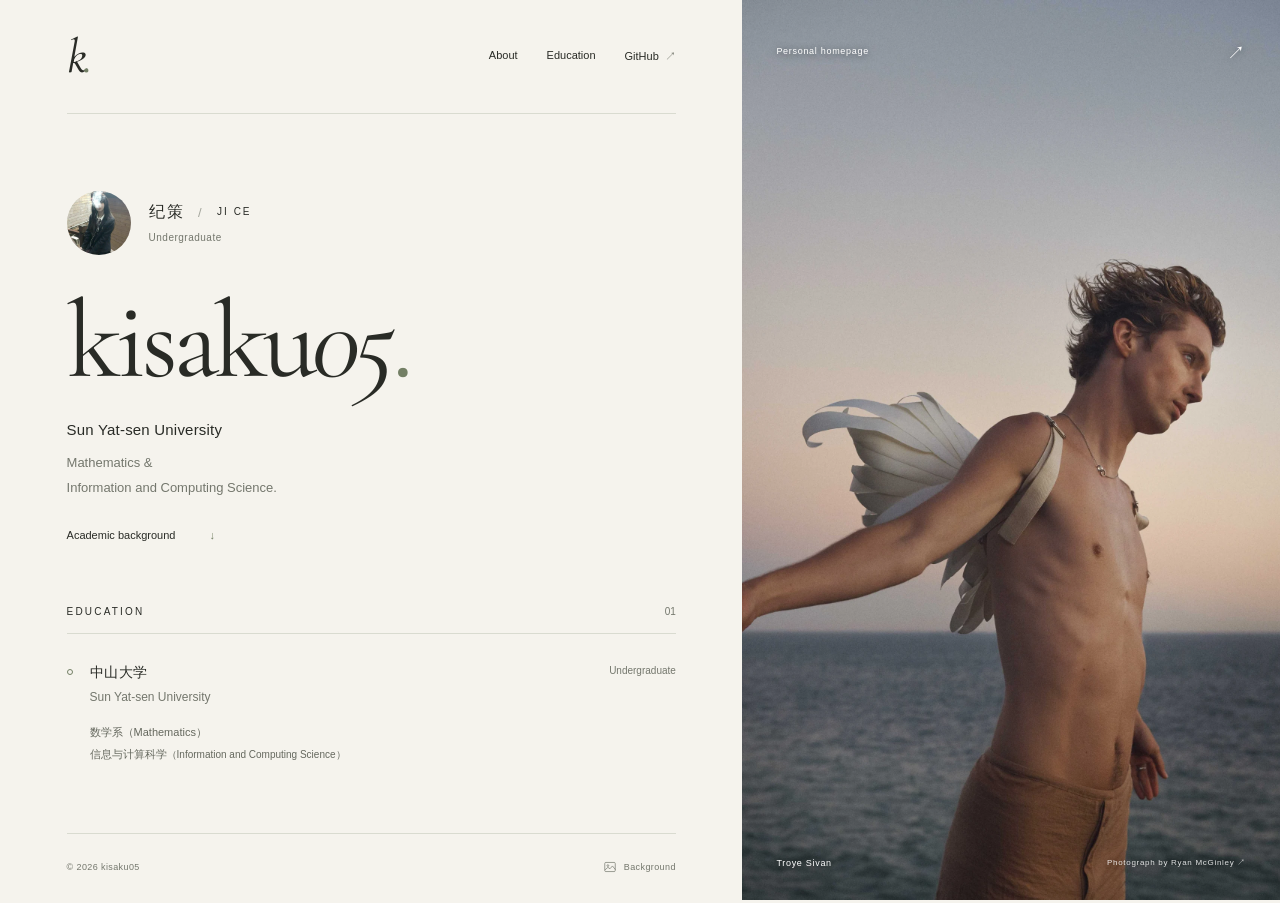
==== index.html @ 29102015 "Build kisaku05 personal academic homepage" ====
<!doctype html>
<html lang="zh-CN">
<head>
  <meta charset="utf-8">
  <meta name="viewport" content="width=device-width, initial-scale=1">
  <meta name="theme-color" content="#f5f3ed">
  <meta name="description" content="kisaku05 · 纪策 · Sun Yat-sen University · Mathematics, Information and Computing Science.">
  <meta property="og:title" content="kisaku05 — Personal homepage">
  <meta property="og:description" content="纪策 · Sun Yat-sen University · Information and Computing Science">
  <meta property="og:type" content="profile">
  <title>kisaku05 — Personal homepage</title>
  <link rel="icon" href="assets/favicon.svg" type="image/svg+xml">
  <link rel="stylesheet" href="style.css">
  <script src="site-config.js" defer></script>
  <script src="script.js" defer></script>
</head>
<body>
  <a class="skip-link" href="#about">Skip to content</a>
  <div class="page">
    <div class="paper">
      <header class="header">
        <a class="monogram" href="#about" aria-label="kisaku05 首页">k<span>.</span></a>
        <nav aria-label="Main navigation">
          <a href="#about">About</a>
          <a href="#education">Education</a>
          <a href="https://github.com/kinosaku" target="_blank" rel="noopener noreferrer">GitHub <span aria-hidden="true">↗</span></a>
        </nav>
      </header>

      <main>
        <section class="intro" id="about" aria-labelledby="name">
          <div class="identity">
            <img class="avatar" src="assets/avatar.png" width="64" height="64" alt="纪策的 GitHub 头像">
            <div>
              <p class="chinese-name">纪策 <span class="name-divider" aria-hidden="true">/</span> <span class="roman-name">JI CE</span></p>
              <p class="identity-note">Undergraduate</p>
            </div>
          </div>
          <h1 id="name">kisaku<span>05</span><span class="full-stop">.</span></h1>
          <p class="intro-university">Sun Yat-sen University</p>
          <p class="intro-field">Mathematics &amp;<br>Information and Computing Science.</p>
          <a class="text-link education-link" href="#education">Academic background <span aria-hidden="true">↓</span></a>
        </section>

        <section class="education" id="education" aria-labelledby="education-title">
          <div class="section-label"><h2 id="education-title">Education</h2><span aria-hidden="true">01</span></div>
          <div class="education-entry">
            <span class="entry-mark" aria-hidden="true"></span>
            <div class="education-copy">
              <h3>中山大学 <span>Sun Yat-sen University</span></h3>
              <p>数学系（Mathematics）</p>
              <p class="major">信息与计算科学<span lang="en">（Information and Computing Science）</span></p>
            </div>
            <span class="degree">Undergraduate</span>
          </div>
        </section>
      </main>

      <footer class="footer">
        <span>© <span id="year">2026</span> kisaku05</span>
        <button class="appearance-toggle" id="appearance-toggle" type="button" aria-haspopup="dialog">
          <svg viewBox="0 0 20 20" width="14" height="14" fill="none" aria-hidden="true"><rect x="2.5" y="3.5" width="15" height="13" rx="1.5" stroke="currentColor"/><circle cx="7" cy="8" r="1.25" stroke="currentColor"/><path d="m3 14 4-3.5 3 2 3.5-4 4 5" stroke="currentColor" stroke-linecap="round" stroke-linejoin="round"/></svg>
          Background
        </button>
      </footer>
    </div>

    <aside class="photograph" aria-label="Troye Sivan 海边背景照片">
      <img id="background-photo" class="background-photo" src="assets/troye-coast.webp" width="1600" height="2400" alt="Troye Sivan standing by the sea at dusk, photographed by Ryan McGinley" fetchpriority="high">
      <div class="photo-topline"><span>Personal homepage</span><span aria-hidden="true">↗</span></div>
      <div class="photo-bottomline" id="photo-credit">
        <span>Troye Sivan</span>
        <a href="https://ryanmcginley.com/magazines" target="_blank" rel="noopener noreferrer">Photograph by Ryan McGinley <span aria-hidden="true">↗</span></a>
      </div>
    </aside>
  </div>

  <dialog id="appearance-dialog" aria-labelledby="appearance-title">
    <div class="dialog-heading"><span class="dialog-eyebrow">Make it yours</span><button type="button" id="close-appearance" class="close-button" aria-label="关闭背景设置">×</button></div>
    <h2 id="appearance-title">换一片风景。</h2>
    <p class="dialog-intro">选择你喜欢的照片，调整它在页面中的位置。</p>
    <label class="upload-area" for="background-file">
      <svg width="24" height="24" viewBox="0 0 24 24" fill="none" aria-hidden="true"><path d="M12 16V4m0 0L7 9m5-5 5 5M4 15v5h16v-5" stroke="currentColor" stroke-width="1.2" stroke-linecap="round" stroke-linejoin="round"/></svg>
      <span>选择背景照片</span>
      <small>JPG、PNG 或 WebP · 最大 20 MB</small>
    </label>
    <input id="background-file" class="file-input" type="file" accept="image/jpeg,image/png,image/webp">
    <div class="range-row"><label for="photo-position">画面位置</label><output id="position-value" for="photo-position">50%</output></div>
    <input id="photo-position" type="range" min="0" max="100" step="1" value="50">
    <p class="settings-note">修改会保留在当前浏览器。下载设置并替换 GitHub 中的 <code>site-config.js</code>，即可同步到公开主页。</p>
    <div class="dialog-actions"><button type="button" id="reset-background" class="secondary-button">恢复默认</button><button type="button" id="export-settings" class="primary-button">下载设置 <span aria-hidden="true">↗</span></button></div>
    <p class="status" id="appearance-status" role="status" aria-live="polite"></p>
  </dialog>
</body>
</html>
---- style.css ----
@font-face{font-family:Editorial;src:url('assets/cormorant-regular.woff') format('woff');font-style:normal;font-weight:400;font-display:swap}
@font-face{font-family:Editorial;src:url('assets/cormorant-italic.woff') format('woff');font-style:italic;font-weight:400;font-display:swap}
:root{--paper:#f5f3ed;--ink:#292b26;--muted:#74776d;--line:#d9dbd0;--accent:#737f65;--serif:Editorial,'Baskerville','Times New Roman',serif;--sans:'Helvetica Neue',Arial,'PingFang SC','Microsoft YaHei',sans-serif}
*{box-sizing:border-box}html{scroll-behavior:smooth;scroll-padding-top:35px}body{margin:0;background:var(--paper);color:var(--ink);font-family:var(--sans);font-size:14px;-webkit-font-smoothing:antialiased}a{color:inherit;text-decoration:none}button,input{font:inherit}button,a,label{-webkit-tap-highlight-color:transparent}button{color:inherit;cursor:pointer}a:focus-visible,button:focus-visible,input:focus-visible,label:has(+input:focus-visible){outline:2px solid var(--accent);outline-offset:6px}::selection{background:#dbe0d0}button{border:0;background:none}p,h1,h2,h3{margin:0}.skip-link{position:fixed;top:-60px;left:20px;background:var(--paper);padding:12px;z-index:10}.skip-link:focus{top:12px}.page{min-height:100svh}.paper{width:58%;min-height:100svh;padding:0 clamp(34px,5.2vw,88px);display:flex;flex-direction:column}.header{height:114px;display:flex;align-items:center;justify-content:space-between;border-bottom:1px solid var(--line);gap:24px}.monogram{font-family:var(--serif);font-size:49px;line-height:1;font-style:italic;letter-spacing:-4px;padding-right:5px}.monogram span{color:var(--accent)}nav{display:flex;gap:29px;font-size:11px}nav a{position:relative;padding:8px 0}nav a:after{content:'';position:absolute;bottom:2px;left:0;width:0;height:1px;background:var(--accent);transition:width .2s}nav a:hover:after{width:100%}nav span{padding-left:3px;color:var(--muted)}main{flex:1}.intro{padding-top:clamp(58px,8.5vh,100px);padding-bottom:64px;scroll-margin-top:25px}.identity{display:flex;align-items:center;gap:18px}.avatar{width:64px;height:64px;object-fit:cover;border-radius:50%;filter:saturate(.72)}.chinese-name{font-size:16px;font-weight:400;letter-spacing:2px}.name-divider{font-weight:300;font-size:13px;color:#a4a69d;margin:0 7px}.roman-name{font-size:10px;letter-spacing:2px;vertical-align:2px}.identity-note{font-size:10px;letter-spacing:.5px;color:var(--muted);margin-top:9px}h1{font-family:var(--serif);font-weight:400;line-height:1;letter-spacing:-5px;font-size:clamp(77px,8.6vw,145px);margin:31px 0 23px}h1>span:first-child{font-style:italic}.full-stop{color:var(--accent);margin-left:1px}.intro-university{font-size:15px;letter-spacing:.2px;line-height:1.5}.intro-field{font-size:13px;line-height:1.9;margin-top:10px;color:var(--muted)}.text-link{font-size:11px;display:inline-flex;align-items:center;gap:34px}.education-link{margin-top:29px}.text-link span{color:var(--accent);transition:transform .2s}.text-link:hover span{transform:translateY(3px)}.education{padding-bottom:68px}.section-label{display:flex;justify-content:space-between;align-items:center;border-bottom:1px solid var(--line);padding-bottom:16px}.section-label h2{font-size:10px;text-transform:uppercase;letter-spacing:2.2px;font-weight:400}.section-label>span{font-size:10px;color:var(--muted);font-variant-numeric:tabular-nums}.education-entry{display:flex;position:relative;padding-top:27px;gap:17px}.entry-mark{height:6px;width:6px;border:1px solid var(--accent);border-radius:50%;flex-shrink:0;margin-top:8px}.education-copy{flex:1}.education-copy h3{font-size:14px;line-height:1.6;font-weight:400;letter-spacing:.5px}.education-copy h3 span{display:block;font-size:12px;letter-spacing:0;margin-top:4px;color:var(--muted)}.education-copy p{font-size:11px;line-height:1.8;margin-top:16px;color:#65685e}.education-copy p.major{margin-top:2px}.major span{font-size:10px}.degree{font-size:10px;color:var(--muted);padding-top:4px}.footer{border-top:1px solid var(--line);padding:23px 0 26px;display:flex;justify-content:space-between;align-items:center;gap:20px;font-size:9px;letter-spacing:.4px;color:var(--muted)}.appearance-toggle{display:flex;align-items:center;gap:7px;font-size:9px;letter-spacing:.4px;padding:3px 0}.appearance-toggle:hover{color:var(--ink)}.photograph{position:fixed;right:0;top:0;width:42%;height:100svh;background:#6c7880;overflow:hidden}.background-photo{width:100%;height:100%;display:block;object-fit:cover;object-position:center 50%}.photo-topline,.photo-bottomline{position:absolute;left:34px;right:34px;color:#fff;font-size:9px;letter-spacing:.7px;line-height:1.6;text-shadow:0 1px 7px #0008;display:flex;justify-content:space-between;gap:20px}.photo-topline{top:44px}.photo-topline>span:last-child{font-size:18px;line-height:1}.photo-bottomline{bottom:30px;align-items:flex-end}.photo-bottomline>a{font-size:8px;opacity:.85}.photo-bottomline>a:hover{opacity:1}.photo-bottomline>a span{margin-left:3px}dialog{width:min(460px,calc(100% - 36px));padding:28px 30px 22px;background:var(--paper);color:var(--ink);border:1px solid var(--line);box-shadow:0 24px 120px #0003;max-height:calc(100svh - 36px);overflow:auto}dialog::backdrop{background:#171e1b78;backdrop-filter:blur(5px)}.dialog-heading{display:flex;align-items:center;justify-content:space-between;margin-bottom:18px}.dialog-eyebrow{font-size:9px;text-transform:uppercase;letter-spacing:2px;color:var(--muted)}.close-button{font-size:25px;line-height:1;padding:0 2px}dialog h2{font-family:var(--serif),'Songti SC',serif;font-weight:400;font-size:27px;letter-spacing:1px}.dialog-intro{font-size:11px;line-height:1.9;color:var(--muted);margin-top:12px}.upload-area{display:flex;align-items:center;justify-content:center;flex-direction:column;gap:11px;min-height:140px;border:1px dashed #aeb4a3;margin:24px 0;font-size:12px;cursor:pointer;transition:background .2s}.upload-area:hover{background:#e9ece1}.upload-area small{font-size:9px;color:var(--muted)}.file-input{position:absolute;opacity:0;width:1px;height:1px;overflow:hidden}.range-row{display:flex;justify-content:space-between;font-size:10px;margin-bottom:10px}.range-row output{color:var(--muted)}input[type=range]{width:100%;accent-color:var(--accent);margin:6px 0}.settings-note{font-size:10px;line-height:1.9;color:var(--muted);margin:20px 0}.settings-note code{font-size:10px}.dialog-actions{display:flex;justify-content:space-between;gap:12px;margin-top:22px}.dialog-actions button{font-size:11px;padding:12px 16px}.secondary-button{border:1px solid var(--line)}.primary-button{background:var(--ink);color:var(--paper);display:flex;gap:30px}.primary-button:hover{background:#444b3b}.status{font-size:10px;line-height:1.7;color:var(--muted);margin-top:13px;min-height:17px}
@media(min-width:1600px){.paper{padding-left:7vw;padding-right:7vw}.intro{padding-top:10vh;padding-bottom:8vh}.education{padding-bottom:8vh}}
@media(max-width:1100px) and (min-width:761px){.paper{width:59%;padding-inline:32px}.photograph{width:41%}.header{height:96px}nav{gap:20px}.intro{padding-top:55px;padding-bottom:50px}.degree{display:none}h1{font-size:96px;letter-spacing:-4px}.education{padding-bottom:48px}.major span{display:block}}
@media(max-width:760px){.page{display:flex;flex-direction:column}.paper{width:100%;min-height:auto;padding:0 27px;display:contents}.header{order:0;height:86px;margin:0 27px;gap:16px}.monogram{font-size:42px}nav{font-size:10px;gap:22px}.photograph{order:1;position:relative;inset:auto;width:auto;height:56svh;min-height:340px;max-height:540px;margin:22px 18px 0}.background-photo{object-position:center 42%}.photo-topline{top:22px;left:21px;right:21px;font-size:8px}.photo-bottomline{bottom:20px;left:21px;right:21px;font-size:8px}.photo-bottomline>a{font-size:7px}main{order:2;padding:0 29px}.intro{padding-top:47px;padding-bottom:48px}.identity{gap:14px}.avatar{width:52px;height:52px}.chinese-name{font-size:14px}.roman-name{font-size:9px}.identity-note{font-size:9px;margin-top:7px}h1{font-size:clamp(80px,21vw,125px);letter-spacing:-3.5px;margin-top:25px;margin-bottom:20px}.intro-university{font-size:14px}.intro-field{font-size:12px;line-height:1.85}.education-link{margin-top:23px}.education{padding-bottom:43px}.section-label{padding-bottom:14px}.education-entry{padding-top:23px;gap:14px}.education-copy h3{font-size:14px}.education-copy h3 span{font-size:11px}.degree{font-size:8px}.major span{display:block}.footer{order:3;margin:0 29px;font-size:8px;padding:21px 0 25px}.appearance-toggle{font-size:8px}dialog{padding:24px}html{scroll-padding-top:22px}}
@media(max-width:360px){nav{gap:16px}.degree{display:none}.photo-bottomline{display:block}.photo-bottomline>a{display:block;margin-top:4px}}
@media(prefers-reduced-motion:reduce){html{scroll-behavior:auto}*{transition:none!important}}
@media print{.photograph,.header,.footer,.education-link,dialog,.skip-link{display:none!important}.paper{width:100%;padding:20px}.intro{padding-top:20px;padding-bottom:30px}h1{font-size:80px}.education{padding-bottom:20px}body{background:white}}
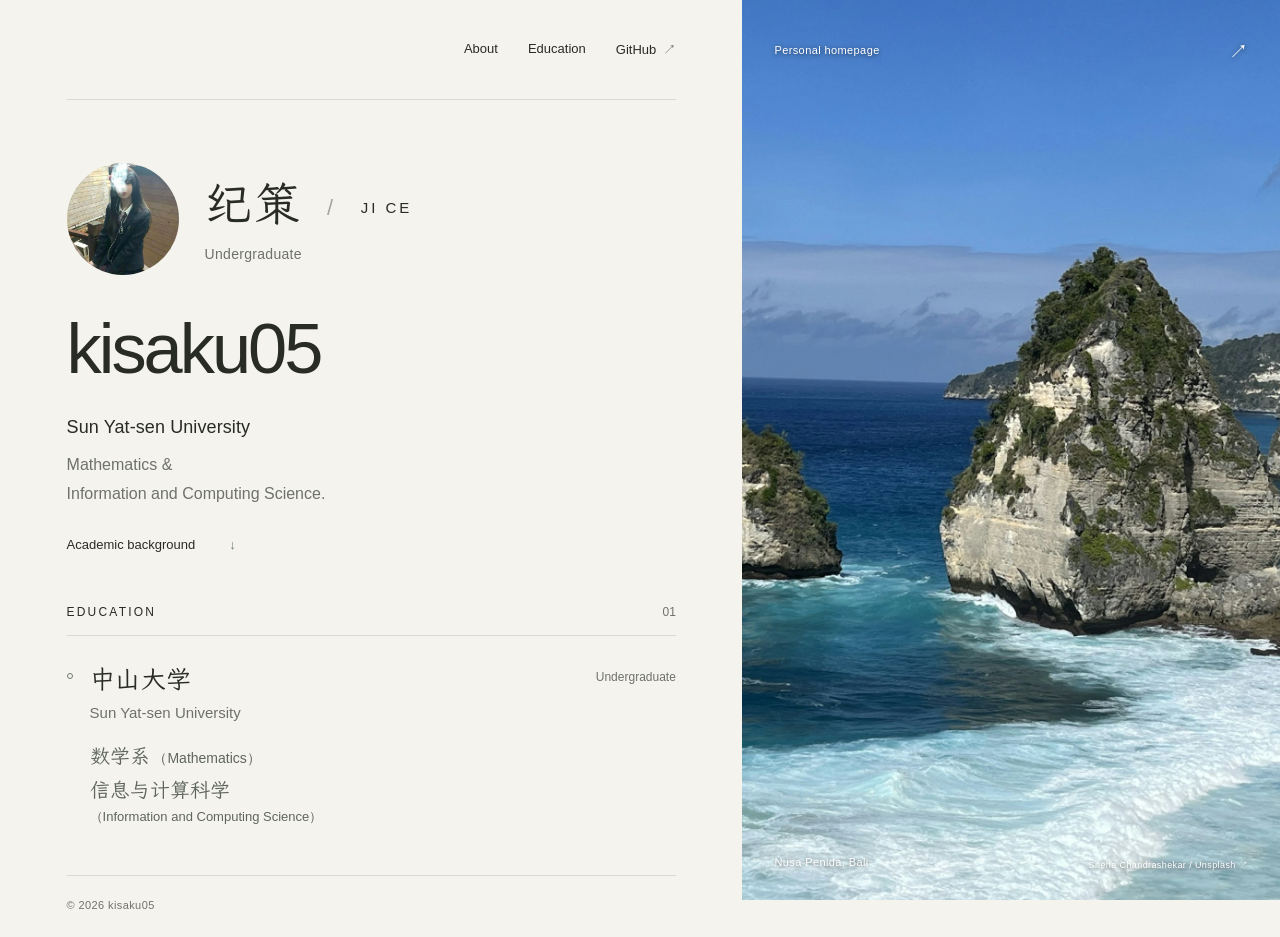
==== commit 1edb9d6e: "Refine typography and island background; remove public appearance controls" ====
--- a/index.html
+++ b/index.html
@@ -9,17 +9,16 @@
   <meta property="og:description" content="纪策 · Sun Yat-sen University · Information and Computing Science">
   <meta property="og:type" content="profile">
   <title>kisaku05 — Personal homepage</title>
-  <link rel="icon" href="assets/favicon.svg" type="image/svg+xml">
-  <link rel="stylesheet" href="style.css">
-  <script src="site-config.js" defer></script>
-  <script src="script.js" defer></script>
+  <link rel="icon" href="assets/avatar.png" type="image/png">
+  <link rel="stylesheet" href="style.css?v=2">
+  <script src="site-config.js?v=2" defer></script>
+  <script src="script.js?v=2" defer></script>
 </head>
 <body>
   <a class="skip-link" href="#about">Skip to content</a>
   <div class="page">
     <div class="paper">
       <header class="header">
-        <a class="monogram" href="#about" aria-label="kisaku05 首页">k<span>.</span></a>
         <nav aria-label="Main navigation">
           <a href="#about">About</a>
           <a href="#education">Education</a>
@@ -30,13 +29,13 @@
       <main>
         <section class="intro" id="about" aria-labelledby="name">
           <div class="identity">
-            <img class="avatar" src="assets/avatar.png" width="64" height="64" alt="纪策的 GitHub 头像">
+            <img class="avatar" src="assets/avatar.png" width="112" height="112" alt="纪策的 GitHub 头像">
             <div>
               <p class="chinese-name">纪策 <span class="name-divider" aria-hidden="true">/</span> <span class="roman-name">JI CE</span></p>
               <p class="identity-note">Undergraduate</p>
             </div>
           </div>
-          <h1 id="name">kisaku<span>05</span><span class="full-stop">.</span></h1>
+          <h1 id="name">kisaku05</h1>
           <p class="intro-university">Sun Yat-sen University</p>
           <p class="intro-field">Mathematics &amp;<br>Information and Computing Science.</p>
           <a class="text-link education-link" href="#education">Academic background <span aria-hidden="true">↓</span></a>
@@ -48,8 +47,8 @@
             <span class="entry-mark" aria-hidden="true"></span>
             <div class="education-copy">
               <h3>中山大学 <span>Sun Yat-sen University</span></h3>
-              <p>数学系（Mathematics）</p>
-              <p class="major">信息与计算科学<span lang="en">（Information and Computing Science）</span></p>
+              <p><span class="han">数学系</span> <span lang="en">（Mathematics）</span></p>
+              <p class="major"><span class="han">信息与计算科学</span><span lang="en">（Information and Computing Science）</span></p>
             </div>
             <span class="degree">Undergraduate</span>
           </div>
@@ -58,38 +57,18 @@
 
       <footer class="footer">
         <span>© <span id="year">2026</span> kisaku05</span>
-        <button class="appearance-toggle" id="appearance-toggle" type="button" aria-haspopup="dialog">
-          <svg viewBox="0 0 20 20" width="14" height="14" fill="none" aria-hidden="true"><rect x="2.5" y="3.5" width="15" height="13" rx="1.5" stroke="currentColor"/><circle cx="7" cy="8" r="1.25" stroke="currentColor"/><path d="m3 14 4-3.5 3 2 3.5-4 4 5" stroke="currentColor" stroke-linecap="round" stroke-linejoin="round"/></svg>
-          Background
-        </button>
       </footer>
     </div>
 
-    <aside class="photograph" aria-label="Troye Sivan 海边背景照片">
-      <img id="background-photo" class="background-photo" src="assets/troye-coast.webp" width="1600" height="2400" alt="Troye Sivan standing by the sea at dusk, photographed by Ryan McGinley" fetchpriority="high">
+    <aside class="photograph" aria-label="佩尼达岛的海浪与礁石">
+      <img id="background-photo" class="background-photo" src="assets/island-coast.webp" width="2600" height="1950" alt="Turquoise waves breaking around the limestone sea stacks of Diamond Beach, Nusa Penida" fetchpriority="high">
       <div class="photo-topline"><span>Personal homepage</span><span aria-hidden="true">↗</span></div>
       <div class="photo-bottomline" id="photo-credit">
-        <span>Troye Sivan</span>
-        <a href="https://ryanmcginley.com/magazines" target="_blank" rel="noopener noreferrer">Photograph by Ryan McGinley <span aria-hidden="true">↗</span></a>
+        <span>Nusa Penida, Bali</span>
+        <a href="https://unsplash.com/photos/ppx-nATa5qE" target="_blank" rel="noopener noreferrer">Sneha Chandrashekar / Unsplash <span aria-hidden="true">↗</span></a>
       </div>
     </aside>
   </div>
 
-  <dialog id="appearance-dialog" aria-labelledby="appearance-title">
-    <div class="dialog-heading"><span class="dialog-eyebrow">Make it yours</span><button type="button" id="close-appearance" class="close-button" aria-label="关闭背景设置">×</button></div>
-    <h2 id="appearance-title">换一片风景。</h2>
-    <p class="dialog-intro">选择你喜欢的照片，调整它在页面中的位置。</p>
-    <label class="upload-area" for="background-file">
-      <svg width="24" height="24" viewBox="0 0 24 24" fill="none" aria-hidden="true"><path d="M12 16V4m0 0L7 9m5-5 5 5M4 15v5h16v-5" stroke="currentColor" stroke-width="1.2" stroke-linecap="round" stroke-linejoin="round"/></svg>
-      <span>选择背景照片</span>
-      <small>JPG、PNG 或 WebP · 最大 20 MB</small>
-    </label>
-    <input id="background-file" class="file-input" type="file" accept="image/jpeg,image/png,image/webp">
-    <div class="range-row"><label for="photo-position">画面位置</label><output id="position-value" for="photo-position">50%</output></div>
-    <input id="photo-position" type="range" min="0" max="100" step="1" value="50">
-    <p class="settings-note">修改会保留在当前浏览器。下载设置并替换 GitHub 中的 <code>site-config.js</code>，即可同步到公开主页。</p>
-    <div class="dialog-actions"><button type="button" id="reset-background" class="secondary-button">恢复默认</button><button type="button" id="export-settings" class="primary-button">下载设置 <span aria-hidden="true">↗</span></button></div>
-    <p class="status" id="appearance-status" role="status" aria-live="polite"></p>
-  </dialog>
 </body>
 </html>
--- a/style.css
+++ b/style.css
@@ -1,10 +1,9 @@
-@font-face{font-family:Editorial;src:url('assets/cormorant-regular.woff') format('woff');font-style:normal;font-weight:400;font-display:swap}
-@font-face{font-family:Editorial;src:url('assets/cormorant-italic.woff') format('woff');font-style:italic;font-weight:400;font-display:swap}
-:root{--paper:#f5f3ed;--ink:#292b26;--muted:#74776d;--line:#d9dbd0;--accent:#737f65;--serif:Editorial,'Baskerville','Times New Roman',serif;--sans:'Helvetica Neue',Arial,'PingFang SC','Microsoft YaHei',sans-serif}
-*{box-sizing:border-box}html{scroll-behavior:smooth;scroll-padding-top:35px}body{margin:0;background:var(--paper);color:var(--ink);font-family:var(--sans);font-size:14px;-webkit-font-smoothing:antialiased}a{color:inherit;text-decoration:none}button,input{font:inherit}button,a,label{-webkit-tap-highlight-color:transparent}button{color:inherit;cursor:pointer}a:focus-visible,button:focus-visible,input:focus-visible,label:has(+input:focus-visible){outline:2px solid var(--accent);outline-offset:6px}::selection{background:#dbe0d0}button{border:0;background:none}p,h1,h2,h3{margin:0}.skip-link{position:fixed;top:-60px;left:20px;background:var(--paper);padding:12px;z-index:10}.skip-link:focus{top:12px}.page{min-height:100svh}.paper{width:58%;min-height:100svh;padding:0 clamp(34px,5.2vw,88px);display:flex;flex-direction:column}.header{height:114px;display:flex;align-items:center;justify-content:space-between;border-bottom:1px solid var(--line);gap:24px}.monogram{font-family:var(--serif);font-size:49px;line-height:1;font-style:italic;letter-spacing:-4px;padding-right:5px}.monogram span{color:var(--accent)}nav{display:flex;gap:29px;font-size:11px}nav a{position:relative;padding:8px 0}nav a:after{content:'';position:absolute;bottom:2px;left:0;width:0;height:1px;background:var(--accent);transition:width .2s}nav a:hover:after{width:100%}nav span{padding-left:3px;color:var(--muted)}main{flex:1}.intro{padding-top:clamp(58px,8.5vh,100px);padding-bottom:64px;scroll-margin-top:25px}.identity{display:flex;align-items:center;gap:18px}.avatar{width:64px;height:64px;object-fit:cover;border-radius:50%;filter:saturate(.72)}.chinese-name{font-size:16px;font-weight:400;letter-spacing:2px}.name-divider{font-weight:300;font-size:13px;color:#a4a69d;margin:0 7px}.roman-name{font-size:10px;letter-spacing:2px;vertical-align:2px}.identity-note{font-size:10px;letter-spacing:.5px;color:var(--muted);margin-top:9px}h1{font-family:var(--serif);font-weight:400;line-height:1;letter-spacing:-5px;font-size:clamp(77px,8.6vw,145px);margin:31px 0 23px}h1>span:first-child{font-style:italic}.full-stop{color:var(--accent);margin-left:1px}.intro-university{font-size:15px;letter-spacing:.2px;line-height:1.5}.intro-field{font-size:13px;line-height:1.9;margin-top:10px;color:var(--muted)}.text-link{font-size:11px;display:inline-flex;align-items:center;gap:34px}.education-link{margin-top:29px}.text-link span{color:var(--accent);transition:transform .2s}.text-link:hover span{transform:translateY(3px)}.education{padding-bottom:68px}.section-label{display:flex;justify-content:space-between;align-items:center;border-bottom:1px solid var(--line);padding-bottom:16px}.section-label h2{font-size:10px;text-transform:uppercase;letter-spacing:2.2px;font-weight:400}.section-label>span{font-size:10px;color:var(--muted);font-variant-numeric:tabular-nums}.education-entry{display:flex;position:relative;padding-top:27px;gap:17px}.entry-mark{height:6px;width:6px;border:1px solid var(--accent);border-radius:50%;flex-shrink:0;margin-top:8px}.education-copy{flex:1}.education-copy h3{font-size:14px;line-height:1.6;font-weight:400;letter-spacing:.5px}.education-copy h3 span{display:block;font-size:12px;letter-spacing:0;margin-top:4px;color:var(--muted)}.education-copy p{font-size:11px;line-height:1.8;margin-top:16px;color:#65685e}.education-copy p.major{margin-top:2px}.major span{font-size:10px}.degree{font-size:10px;color:var(--muted);padding-top:4px}.footer{border-top:1px solid var(--line);padding:23px 0 26px;display:flex;justify-content:space-between;align-items:center;gap:20px;font-size:9px;letter-spacing:.4px;color:var(--muted)}.appearance-toggle{display:flex;align-items:center;gap:7px;font-size:9px;letter-spacing:.4px;padding:3px 0}.appearance-toggle:hover{color:var(--ink)}.photograph{position:fixed;right:0;top:0;width:42%;height:100svh;background:#6c7880;overflow:hidden}.background-photo{width:100%;height:100%;display:block;object-fit:cover;object-position:center 50%}.photo-topline,.photo-bottomline{position:absolute;left:34px;right:34px;color:#fff;font-size:9px;letter-spacing:.7px;line-height:1.6;text-shadow:0 1px 7px #0008;display:flex;justify-content:space-between;gap:20px}.photo-topline{top:44px}.photo-topline>span:last-child{font-size:18px;line-height:1}.photo-bottomline{bottom:30px;align-items:flex-end}.photo-bottomline>a{font-size:8px;opacity:.85}.photo-bottomline>a:hover{opacity:1}.photo-bottomline>a span{margin-left:3px}dialog{width:min(460px,calc(100% - 36px));padding:28px 30px 22px;background:var(--paper);color:var(--ink);border:1px solid var(--line);box-shadow:0 24px 120px #0003;max-height:calc(100svh - 36px);overflow:auto}dialog::backdrop{background:#171e1b78;backdrop-filter:blur(5px)}.dialog-heading{display:flex;align-items:center;justify-content:space-between;margin-bottom:18px}.dialog-eyebrow{font-size:9px;text-transform:uppercase;letter-spacing:2px;color:var(--muted)}.close-button{font-size:25px;line-height:1;padding:0 2px}dialog h2{font-family:var(--serif),'Songti SC',serif;font-weight:400;font-size:27px;letter-spacing:1px}.dialog-intro{font-size:11px;line-height:1.9;color:var(--muted);margin-top:12px}.upload-area{display:flex;align-items:center;justify-content:center;flex-direction:column;gap:11px;min-height:140px;border:1px dashed #aeb4a3;margin:24px 0;font-size:12px;cursor:pointer;transition:background .2s}.upload-area:hover{background:#e9ece1}.upload-area small{font-size:9px;color:var(--muted)}.file-input{position:absolute;opacity:0;width:1px;height:1px;overflow:hidden}.range-row{display:flex;justify-content:space-between;font-size:10px;margin-bottom:10px}.range-row output{color:var(--muted)}input[type=range]{width:100%;accent-color:var(--accent);margin:6px 0}.settings-note{font-size:10px;line-height:1.9;color:var(--muted);margin:20px 0}.settings-note code{font-size:10px}.dialog-actions{display:flex;justify-content:space-between;gap:12px;margin-top:22px}.dialog-actions button{font-size:11px;padding:12px 16px}.secondary-button{border:1px solid var(--line)}.primary-button{background:var(--ink);color:var(--paper);display:flex;gap:30px}.primary-button:hover{background:#444b3b}.status{font-size:10px;line-height:1.7;color:var(--muted);margin-top:13px;min-height:17px}
-@media(min-width:1600px){.paper{padding-left:7vw;padding-right:7vw}.intro{padding-top:10vh;padding-bottom:8vh}.education{padding-bottom:8vh}}
-@media(max-width:1100px) and (min-width:761px){.paper{width:59%;padding-inline:32px}.photograph{width:41%}.header{height:96px}nav{gap:20px}.intro{padding-top:55px;padding-bottom:50px}.degree{display:none}h1{font-size:96px;letter-spacing:-4px}.education{padding-bottom:48px}.major span{display:block}}
-@media(max-width:760px){.page{display:flex;flex-direction:column}.paper{width:100%;min-height:auto;padding:0 27px;display:contents}.header{order:0;height:86px;margin:0 27px;gap:16px}.monogram{font-size:42px}nav{font-size:10px;gap:22px}.photograph{order:1;position:relative;inset:auto;width:auto;height:56svh;min-height:340px;max-height:540px;margin:22px 18px 0}.background-photo{object-position:center 42%}.photo-topline{top:22px;left:21px;right:21px;font-size:8px}.photo-bottomline{bottom:20px;left:21px;right:21px;font-size:8px}.photo-bottomline>a{font-size:7px}main{order:2;padding:0 29px}.intro{padding-top:47px;padding-bottom:48px}.identity{gap:14px}.avatar{width:52px;height:52px}.chinese-name{font-size:14px}.roman-name{font-size:9px}.identity-note{font-size:9px;margin-top:7px}h1{font-size:clamp(80px,21vw,125px);letter-spacing:-3.5px;margin-top:25px;margin-bottom:20px}.intro-university{font-size:14px}.intro-field{font-size:12px;line-height:1.85}.education-link{margin-top:23px}.education{padding-bottom:43px}.section-label{padding-bottom:14px}.education-entry{padding-top:23px;gap:14px}.education-copy h3{font-size:14px}.education-copy h3 span{font-size:11px}.degree{font-size:8px}.major span{display:block}.footer{order:3;margin:0 29px;font-size:8px;padding:21px 0 25px}.appearance-toggle{font-size:8px}dialog{padding:24px}html{scroll-padding-top:22px}}
-@media(max-width:360px){nav{gap:16px}.degree{display:none}.photo-bottomline{display:block}.photo-bottomline>a{display:block;margin-top:4px}}
+@font-face{font-family:WenKai;src:url('assets/wenkai.woff') format('woff');font-style:normal;font-weight:400;font-display:swap}
+:root{--paper:#f5f3ed;--ink:#292b26;--muted:#6e736a;--line:#d9dbd0;--accent:#6c7d6e;--sans:'Helvetica Neue',Arial,'PingFang SC','Microsoft YaHei',sans-serif;--kai:WenKai,'Klee One','Kaiti SC',KaiTi,serif}
+*{box-sizing:border-box}html{scroll-behavior:smooth;scroll-padding-top:30px}body{margin:0;background:var(--paper);color:var(--ink);font:16px var(--sans);-webkit-font-smoothing:antialiased}a{color:inherit;text-decoration:none;-webkit-tap-highlight-color:transparent}a:focus-visible{outline:2px solid var(--accent);outline-offset:6px}::selection{background:#dbe0d0}p,h1,h2,h3{margin:0}.skip-link{position:fixed;top:-60px;left:20px;background:var(--paper);padding:12px;z-index:10}.skip-link:focus{top:12px}.page{min-height:100svh}.paper{width:58%;min-height:100svh;padding:0 clamp(34px,5.2vw,88px);display:flex;flex-direction:column}.header{height:100px;display:flex;justify-content:flex-end;align-items:center;border-bottom:1px solid var(--line)}nav{display:flex;gap:30px;font-size:13px}nav a{position:relative;padding:8px 0}nav a:after{content:'';position:absolute;bottom:2px;left:0;width:0;height:1px;background:var(--accent);transition:width .2s}nav a:hover:after{width:100%}nav span{padding-left:3px;color:var(--muted)}main{flex:1}.intro{padding:clamp(48px,7vh,80px) 0 52px}.identity{display:flex;align-items:center;gap:26px}.avatar{width:112px;height:112px;object-fit:cover;border-radius:50%}.chinese-name{font:400 46px/1.25 var(--kai);letter-spacing:3px}.name-divider{font:300 22px var(--sans);color:#a4a69d;margin:0 10px;vertical-align:5px}.roman-name{font:400 15px var(--sans);letter-spacing:3px;vertical-align:7px;white-space:nowrap}.identity-note{font-size:14px;letter-spacing:.3px;color:var(--muted);margin-top:12px}h1{font-family:var(--sans);font-size:clamp(58px,5.5vw,86px);font-weight:400;font-style:normal;line-height:1.15;letter-spacing:-3px;margin:34px 0 24px}.intro-university{font-size:18px;letter-spacing:.1px;line-height:1.5}.intro-field{font-size:16px;line-height:1.8;margin-top:10px;color:var(--muted)}.text-link{font-size:13px;display:inline-flex;align-items:center;gap:34px}.education-link{margin-top:28px}.text-link span{color:var(--accent);transition:transform .2s}.text-link:hover span{transform:translateY(3px)}.education{padding-bottom:46px}.section-label{display:flex;justify-content:space-between;align-items:center;border-bottom:1px solid var(--line);padding-bottom:16px}.section-label h2{font-size:12px;text-transform:uppercase;letter-spacing:2.2px;font-weight:400}.section-label>span{font-size:12px;color:var(--muted);font-variant-numeric:tabular-nums}.education-entry{display:flex;position:relative;padding-top:25px;gap:17px}.entry-mark{height:6px;width:6px;border:1px solid var(--accent);border-radius:50%;flex-shrink:0;margin-top:12px}.education-copy{flex:1;min-width:0}.education-copy h3{font:400 25px/1.5 var(--kai);letter-spacing:.5px}.education-copy h3 span{display:block;font:15px/1.6 var(--sans);letter-spacing:0;margin-top:3px;color:var(--muted)}.education-copy p{font-size:14px;line-height:1.75;margin-top:15px;color:#5e665c}.education-copy p.major{margin-top:2px}.han{font:400 20px/1.6 var(--kai)}.major span[lang=en]{display:block;font-size:13px}.degree{font-size:12px;color:var(--muted);padding-top:9px}.footer{border-top:1px solid var(--line);padding:23px 0 26px;font-size:11px;letter-spacing:.4px;color:var(--muted)}.photograph{position:fixed;right:0;top:0;width:42%;height:100svh;background:#1f667d;overflow:hidden}.background-photo{width:100%;height:100%;display:block;object-fit:cover;object-position:58% center}.photo-topline,.photo-bottomline{position:absolute;left:32px;right:32px;color:white;font-size:11px;letter-spacing:.4px;line-height:1.6;text-shadow:0 1px 5px #0009;display:flex;justify-content:space-between;gap:18px}.photo-topline{top:42px}.photo-topline>span:last-child{font-size:19px;line-height:1}.photo-bottomline{bottom:28px;align-items:flex-end}.photo-bottomline>a{font-size:9px;text-align:right}.photo-bottomline>a:hover{text-decoration:underline;text-underline-offset:4px}.photo-bottomline>a span{margin-left:3px}
+@media(min-width:1600px){.paper{padding-left:7vw;padding-right:7vw}.intro{padding-top:8vh;padding-bottom:6vh}.education{padding-bottom:6vh}}
+@media(max-width:1100px) and (min-width:761px){.paper{width:59%;padding-inline:32px}.photograph{width:41%}.header{height:88px}nav{gap:22px}.intro{padding-top:46px;padding-bottom:44px}.identity{gap:20px}.avatar{width:96px;height:96px}.chinese-name{font-size:39px}.roman-name{font-size:13px;letter-spacing:2px}.name-divider{margin:0 6px;font-size:18px}.degree{display:none}h1{font-size:66px}.photo-bottomline{flex-direction:column;align-items:flex-start;gap:3px}}
+@media(max-width:760px){.page{display:flex;flex-direction:column}.paper{width:100%;min-height:auto;padding:0;display:contents}.header{order:0;height:78px;margin:0 27px}nav{font-size:13px;gap:25px}.photograph{order:1;position:relative;inset:auto;width:auto;height:56svh;min-height:340px;max-height:540px;margin:22px 18px 0}.photo-topline{top:20px;left:20px;right:20px;font-size:10px}.photo-bottomline{bottom:20px;left:20px;right:20px;font-size:10px;display:block}.photo-bottomline>a{display:block;font-size:8px;text-align:left;margin-top:3px}main{order:2;padding:0 29px}.intro{padding-top:42px;padding-bottom:44px}.identity{gap:20px}.avatar{width:88px;height:88px}.chinese-name{font-size:36px;letter-spacing:1px}.roman-name{font-size:12px;letter-spacing:1.5px;vertical-align:5px}.name-divider{margin:0 5px;font-size:17px;vertical-align:4px}.identity-note{font-size:12px;margin-top:9px}h1{font-size:clamp(48px,14vw,76px);letter-spacing:-2px;margin-top:28px;margin-bottom:22px}.intro-university{font-size:17px}.intro-field{font-size:15px;line-height:1.85}.education-link{margin-top:25px}.education{padding-bottom:40px}.section-label{padding-bottom:14px}.education-entry{padding-top:23px;gap:14px}.education-copy h3{font-size:25px}.education-copy h3 span{font-size:14px}.degree{display:none}.han{font-size:20px}.major span[lang=en]{font-size:12px}.footer{order:3;margin:0 29px;font-size:10px;padding:21px 0 25px}}
+@media(max-width:360px){.identity{gap:15px}.avatar{width:78px;height:78px}.chinese-name{font-size:32px}.roman-name{font-size:10px}}
 @media(prefers-reduced-motion:reduce){html{scroll-behavior:auto}*{transition:none!important}}
-@media print{.photograph,.header,.footer,.education-link,dialog,.skip-link{display:none!important}.paper{width:100%;padding:20px}.intro{padding-top:20px;padding-bottom:30px}h1{font-size:80px}.education{padding-bottom:20px}body{background:white}}
+@media print{.photograph,.header,.footer,.education-link,.skip-link{display:none!important}.paper{width:100%;padding:20px}.intro{padding-top:20px;padding-bottom:30px}h1{font-size:60px}.education{padding-bottom:20px}body{background:white}}
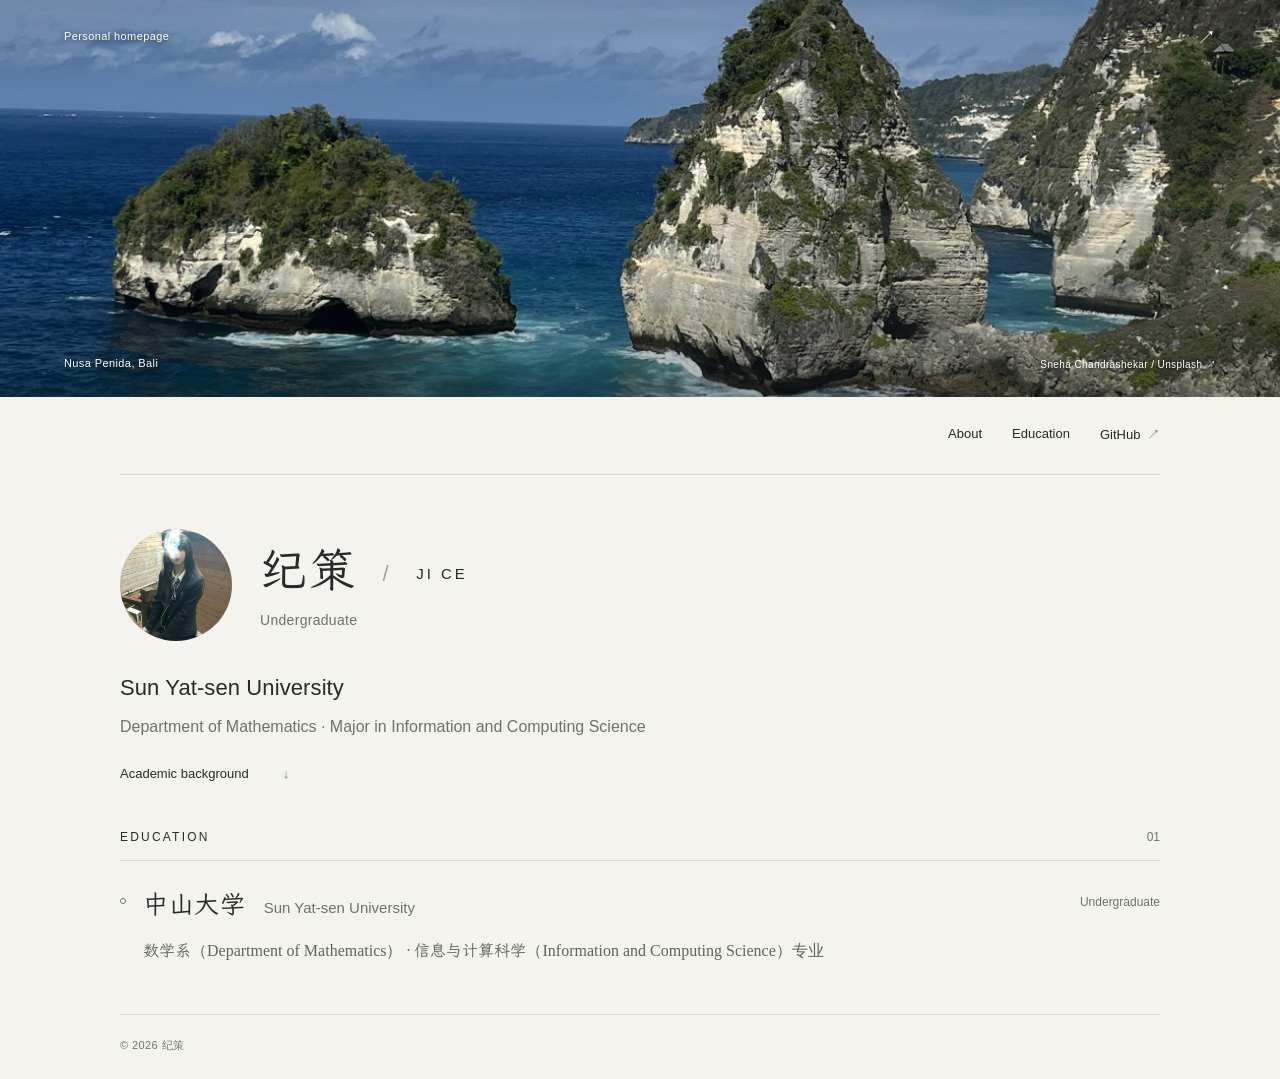
==== commit 04b8a234: "Move coastal photo to top banner and clarify degree background" ====
--- a/index.html
+++ b/index.html
@@ -4,19 +4,27 @@
   <meta charset="utf-8">
   <meta name="viewport" content="width=device-width, initial-scale=1">
   <meta name="theme-color" content="#f5f3ed">
-  <meta name="description" content="kisaku05 · 纪策 · Sun Yat-sen University · Mathematics, Information and Computing Science.">
-  <meta property="og:title" content="kisaku05 — Personal homepage">
+  <meta name="description" content="纪策 · Sun Yat-sen University · Department of Mathematics · Major in Information and Computing Science.">
+  <meta property="og:title" content="纪策 — Personal homepage">
   <meta property="og:description" content="纪策 · Sun Yat-sen University · Information and Computing Science">
   <meta property="og:type" content="profile">
-  <title>kisaku05 — Personal homepage</title>
+  <title>纪策 — Personal homepage</title>
   <link rel="icon" href="assets/avatar.png" type="image/png">
-  <link rel="stylesheet" href="style.css?v=2">
-  <script src="site-config.js?v=2" defer></script>
-  <script src="script.js?v=2" defer></script>
+  <link rel="stylesheet" href="style.css?v=3">
+  <script src="site-config.js?v=3" defer></script>
+  <script src="script.js?v=3" defer></script>
 </head>
 <body>
   <a class="skip-link" href="#about">Skip to content</a>
   <div class="page">
+    <aside class="photograph" aria-label="佩尼达岛的海浪与礁石">
+      <img id="background-photo" class="background-photo" src="assets/island-coast.webp" width="2600" height="1950" alt="Turquoise waves breaking around the limestone sea stacks of Diamond Beach, Nusa Penida" fetchpriority="high">
+      <div class="photo-topline"><span>Personal homepage</span><span aria-hidden="true">↗</span></div>
+      <div class="photo-bottomline" id="photo-credit">
+        <span>Nusa Penida, Bali</span>
+        <a href="https://unsplash.com/photos/ppx-nATa5qE" target="_blank" rel="noopener noreferrer">Sneha Chandrashekar / Unsplash <span aria-hidden="true">↗</span></a>
+      </div>
+    </aside>
     <div class="paper">
       <header class="header">
         <nav aria-label="Main navigation">
@@ -31,13 +39,12 @@
           <div class="identity">
             <img class="avatar" src="assets/avatar.png" width="112" height="112" alt="纪策的 GitHub 头像">
             <div>
-              <p class="chinese-name">纪策 <span class="name-divider" aria-hidden="true">/</span> <span class="roman-name">JI CE</span></p>
+              <h1 id="name" class="chinese-name">纪策 <span class="name-divider" aria-hidden="true">/</span> <span class="roman-name">JI CE</span></h1>
               <p class="identity-note">Undergraduate</p>
             </div>
           </div>
-          <h1 id="name">kisaku05</h1>
           <p class="intro-university">Sun Yat-sen University</p>
-          <p class="intro-field">Mathematics &amp;<br>Information and Computing Science.</p>
+          <p class="intro-field">Department of Mathematics · Major in Information and Computing Science</p>
           <a class="text-link education-link" href="#education">Academic background <span aria-hidden="true">↓</span></a>
         </section>
 
@@ -47,8 +54,7 @@
             <span class="entry-mark" aria-hidden="true"></span>
             <div class="education-copy">
               <h3>中山大学 <span>Sun Yat-sen University</span></h3>
-              <p><span class="han">数学系</span> <span lang="en">（Mathematics）</span></p>
-              <p class="major"><span class="han">信息与计算科学</span><span lang="en">（Information and Computing Science）</span></p>
+              <p class="education-field"><span class="han">数学系（Department of Mathematics） · 信息与计算科学（Information and Computing Science）专业</span></p>
             </div>
             <span class="degree">Undergraduate</span>
           </div>
@@ -56,18 +62,11 @@
       </main>
 
       <footer class="footer">
-        <span>© <span id="year">2026</span> kisaku05</span>
+        <span>© <span id="year">2026</span> 纪策</span>
       </footer>
     </div>
 
-    <aside class="photograph" aria-label="佩尼达岛的海浪与礁石">
-      <img id="background-photo" class="background-photo" src="assets/island-coast.webp" width="2600" height="1950" alt="Turquoise waves breaking around the limestone sea stacks of Diamond Beach, Nusa Penida" fetchpriority="high">
-      <div class="photo-topline"><span>Personal homepage</span><span aria-hidden="true">↗</span></div>
-      <div class="photo-bottomline" id="photo-credit">
-        <span>Nusa Penida, Bali</span>
-        <a href="https://unsplash.com/photos/ppx-nATa5qE" target="_blank" rel="noopener noreferrer">Sneha Chandrashekar / Unsplash <span aria-hidden="true">↗</span></a>
-      </div>
-    </aside>
+
   </div>
 
 </body>
--- a/style.css
+++ b/style.css
@@ -1,9 +1,108 @@
-@font-face{font-family:WenKai;src:url('assets/wenkai.woff') format('woff');font-style:normal;font-weight:400;font-display:swap}
-:root{--paper:#f5f3ed;--ink:#292b26;--muted:#6e736a;--line:#d9dbd0;--accent:#6c7d6e;--sans:'Helvetica Neue',Arial,'PingFang SC','Microsoft YaHei',sans-serif;--kai:WenKai,'Klee One','Kaiti SC',KaiTi,serif}
-*{box-sizing:border-box}html{scroll-behavior:smooth;scroll-padding-top:30px}body{margin:0;background:var(--paper);color:var(--ink);font:16px var(--sans);-webkit-font-smoothing:antialiased}a{color:inherit;text-decoration:none;-webkit-tap-highlight-color:transparent}a:focus-visible{outline:2px solid var(--accent);outline-offset:6px}::selection{background:#dbe0d0}p,h1,h2,h3{margin:0}.skip-link{position:fixed;top:-60px;left:20px;background:var(--paper);padding:12px;z-index:10}.skip-link:focus{top:12px}.page{min-height:100svh}.paper{width:58%;min-height:100svh;padding:0 clamp(34px,5.2vw,88px);display:flex;flex-direction:column}.header{height:100px;display:flex;justify-content:flex-end;align-items:center;border-bottom:1px solid var(--line)}nav{display:flex;gap:30px;font-size:13px}nav a{position:relative;padding:8px 0}nav a:after{content:'';position:absolute;bottom:2px;left:0;width:0;height:1px;background:var(--accent);transition:width .2s}nav a:hover:after{width:100%}nav span{padding-left:3px;color:var(--muted)}main{flex:1}.intro{padding:clamp(48px,7vh,80px) 0 52px}.identity{display:flex;align-items:center;gap:26px}.avatar{width:112px;height:112px;object-fit:cover;border-radius:50%}.chinese-name{font:400 46px/1.25 var(--kai);letter-spacing:3px}.name-divider{font:300 22px var(--sans);color:#a4a69d;margin:0 10px;vertical-align:5px}.roman-name{font:400 15px var(--sans);letter-spacing:3px;vertical-align:7px;white-space:nowrap}.identity-note{font-size:14px;letter-spacing:.3px;color:var(--muted);margin-top:12px}h1{font-family:var(--sans);font-size:clamp(58px,5.5vw,86px);font-weight:400;font-style:normal;line-height:1.15;letter-spacing:-3px;margin:34px 0 24px}.intro-university{font-size:18px;letter-spacing:.1px;line-height:1.5}.intro-field{font-size:16px;line-height:1.8;margin-top:10px;color:var(--muted)}.text-link{font-size:13px;display:inline-flex;align-items:center;gap:34px}.education-link{margin-top:28px}.text-link span{color:var(--accent);transition:transform .2s}.text-link:hover span{transform:translateY(3px)}.education{padding-bottom:46px}.section-label{display:flex;justify-content:space-between;align-items:center;border-bottom:1px solid var(--line);padding-bottom:16px}.section-label h2{font-size:12px;text-transform:uppercase;letter-spacing:2.2px;font-weight:400}.section-label>span{font-size:12px;color:var(--muted);font-variant-numeric:tabular-nums}.education-entry{display:flex;position:relative;padding-top:25px;gap:17px}.entry-mark{height:6px;width:6px;border:1px solid var(--accent);border-radius:50%;flex-shrink:0;margin-top:12px}.education-copy{flex:1;min-width:0}.education-copy h3{font:400 25px/1.5 var(--kai);letter-spacing:.5px}.education-copy h3 span{display:block;font:15px/1.6 var(--sans);letter-spacing:0;margin-top:3px;color:var(--muted)}.education-copy p{font-size:14px;line-height:1.75;margin-top:15px;color:#5e665c}.education-copy p.major{margin-top:2px}.han{font:400 20px/1.6 var(--kai)}.major span[lang=en]{display:block;font-size:13px}.degree{font-size:12px;color:var(--muted);padding-top:9px}.footer{border-top:1px solid var(--line);padding:23px 0 26px;font-size:11px;letter-spacing:.4px;color:var(--muted)}.photograph{position:fixed;right:0;top:0;width:42%;height:100svh;background:#1f667d;overflow:hidden}.background-photo{width:100%;height:100%;display:block;object-fit:cover;object-position:58% center}.photo-topline,.photo-bottomline{position:absolute;left:32px;right:32px;color:white;font-size:11px;letter-spacing:.4px;line-height:1.6;text-shadow:0 1px 5px #0009;display:flex;justify-content:space-between;gap:18px}.photo-topline{top:42px}.photo-topline>span:last-child{font-size:19px;line-height:1}.photo-bottomline{bottom:28px;align-items:flex-end}.photo-bottomline>a{font-size:9px;text-align:right}.photo-bottomline>a:hover{text-decoration:underline;text-underline-offset:4px}.photo-bottomline>a span{margin-left:3px}
-@media(min-width:1600px){.paper{padding-left:7vw;padding-right:7vw}.intro{padding-top:8vh;padding-bottom:6vh}.education{padding-bottom:6vh}}
-@media(max-width:1100px) and (min-width:761px){.paper{width:59%;padding-inline:32px}.photograph{width:41%}.header{height:88px}nav{gap:22px}.intro{padding-top:46px;padding-bottom:44px}.identity{gap:20px}.avatar{width:96px;height:96px}.chinese-name{font-size:39px}.roman-name{font-size:13px;letter-spacing:2px}.name-divider{margin:0 6px;font-size:18px}.degree{display:none}h1{font-size:66px}.photo-bottomline{flex-direction:column;align-items:flex-start;gap:3px}}
-@media(max-width:760px){.page{display:flex;flex-direction:column}.paper{width:100%;min-height:auto;padding:0;display:contents}.header{order:0;height:78px;margin:0 27px}nav{font-size:13px;gap:25px}.photograph{order:1;position:relative;inset:auto;width:auto;height:56svh;min-height:340px;max-height:540px;margin:22px 18px 0}.photo-topline{top:20px;left:20px;right:20px;font-size:10px}.photo-bottomline{bottom:20px;left:20px;right:20px;font-size:10px;display:block}.photo-bottomline>a{display:block;font-size:8px;text-align:left;margin-top:3px}main{order:2;padding:0 29px}.intro{padding-top:42px;padding-bottom:44px}.identity{gap:20px}.avatar{width:88px;height:88px}.chinese-name{font-size:36px;letter-spacing:1px}.roman-name{font-size:12px;letter-spacing:1.5px;vertical-align:5px}.name-divider{margin:0 5px;font-size:17px;vertical-align:4px}.identity-note{font-size:12px;margin-top:9px}h1{font-size:clamp(48px,14vw,76px);letter-spacing:-2px;margin-top:28px;margin-bottom:22px}.intro-university{font-size:17px}.intro-field{font-size:15px;line-height:1.85}.education-link{margin-top:25px}.education{padding-bottom:40px}.section-label{padding-bottom:14px}.education-entry{padding-top:23px;gap:14px}.education-copy h3{font-size:25px}.education-copy h3 span{font-size:14px}.degree{display:none}.han{font-size:20px}.major span[lang=en]{font-size:12px}.footer{order:3;margin:0 29px;font-size:10px;padding:21px 0 25px}}
-@media(max-width:360px){.identity{gap:15px}.avatar{width:78px;height:78px}.chinese-name{font-size:32px}.roman-name{font-size:10px}}
-@media(prefers-reduced-motion:reduce){html{scroll-behavior:auto}*{transition:none!important}}
-@media print{.photograph,.header,.footer,.education-link,.skip-link{display:none!important}.paper{width:100%;padding:20px}.intro{padding-top:20px;padding-bottom:30px}h1{font-size:60px}.education{padding-bottom:20px}body{background:white}}
+@font-face {
+  font-family: WenKai;
+  src: url('assets/wenkai.woff') format('woff');
+  font-style: normal;
+  font-weight: 400;
+  font-display: swap;
+}
+:root {
+  --paper: #f5f3ed;
+  --ink: #292b26;
+  --muted: #6e736a;
+  --line: #d9dbd0;
+  --accent: #6c7d6e;
+  --sans: 'Helvetica Neue', Arial, 'PingFang SC', 'Microsoft YaHei', sans-serif;
+  --kai: WenKai, 'Klee One', 'Kaiti SC', KaiTi, serif;
+}
+* { box-sizing: border-box; }
+html { scroll-behavior: smooth; scroll-padding-top: 30px; }
+body { margin: 0; background: var(--paper); color: var(--ink); font: 16px var(--sans); -webkit-font-smoothing: antialiased; }
+a { color: inherit; text-decoration: none; -webkit-tap-highlight-color: transparent; }
+a:focus-visible { outline: 2px solid var(--accent); outline-offset: 6px; }
+::selection { background: #dbe0d0; }
+p, h1, h2, h3 { margin: 0; }
+.skip-link { position: fixed; top: -60px; left: 20px; background: var(--paper); padding: 12px; z-index: 10; }
+.skip-link:focus { top: 12px; }
+.page { min-height: 100svh; }
+.photograph { position: relative; width: 100%; height: clamp(280px, 31vw, 440px); overflow: hidden; background: #1f667d; }
+.background-photo { width: 100%; height: 100%; display: block; object-fit: cover; object-position: 58% center; }
+.photograph::after { content: ''; position: absolute; inset: 0; pointer-events: none; background: linear-gradient(180deg, #0002, transparent 30%, transparent 65%, #0005); }
+.photo-topline, .photo-bottomline { position: absolute; z-index: 1; left: clamp(24px, 5vw, 80px); right: clamp(24px, 5vw, 80px); color: white; font-size: 11px; letter-spacing: .4px; line-height: 1.6; text-shadow: 0 1px 5px #0009; display: flex; justify-content: space-between; gap: 18px; }
+.photo-topline { top: 28px; }
+.photo-topline > span:last-child { font-size: 19px; line-height: 1; }
+.photo-bottomline { bottom: 24px; align-items: flex-end; }
+.photo-bottomline > a { font-size: 10px; text-align: right; }
+.photo-bottomline > a:hover { text-decoration: underline; text-underline-offset: 4px; }
+.paper { width: min(100% - 96px, 1040px); margin-inline: auto; display: flex; flex-direction: column; }
+.header { height: 78px; display: flex; justify-content: flex-end; align-items: center; border-bottom: 1px solid var(--line); }
+nav { display: flex; gap: 30px; font-size: 13px; }
+nav a { position: relative; padding: 8px 0; }
+nav a::after { content: ''; position: absolute; bottom: 2px; left: 0; width: 0; height: 1px; background: var(--accent); transition: width .2s; }
+nav a:hover::after { width: 100%; }
+nav span { padding-left: 3px; color: var(--muted); }
+main { flex: 1; }
+.intro { padding: 54px 0 48px; }
+.identity { display: flex; align-items: center; gap: 28px; }
+.avatar { width: 112px; height: 112px; object-fit: cover; border-radius: 50%; }
+.chinese-name { font: 400 46px/1.25 var(--kai); letter-spacing: 3px; }
+.name-divider { font: 300 22px var(--sans); color: #a4a69d; margin: 0 10px; vertical-align: 5px; }
+.roman-name { font: 400 15px var(--sans); letter-spacing: 3px; vertical-align: 7px; white-space: nowrap; }
+.identity-note { font-size: 14px; letter-spacing: .3px; color: var(--muted); margin-top: 12px; }
+.intro-university { font-size: 22px; letter-spacing: .1px; line-height: 1.5; margin-top: 30px; }
+.intro-field { font-size: 16px; line-height: 1.8; margin-top: 9px; color: var(--muted); text-wrap: pretty; }
+.text-link { font-size: 13px; display: inline-flex; align-items: center; gap: 34px; }
+.education-link { margin-top: 24px; }
+.text-link span { color: var(--accent); transition: transform .2s; }
+.text-link:hover span { transform: translateY(3px); }
+.education { padding-bottom: 48px; }
+.section-label { display: flex; justify-content: space-between; align-items: center; border-bottom: 1px solid var(--line); padding-bottom: 16px; }
+.section-label h2 { font-size: 12px; text-transform: uppercase; letter-spacing: 2.2px; font-weight: 400; }
+.section-label > span { font-size: 12px; color: var(--muted); font-variant-numeric: tabular-nums; }
+.education-entry { display: flex; position: relative; padding-top: 25px; gap: 17px; }
+.entry-mark { height: 6px; width: 6px; border: 1px solid var(--accent); border-radius: 50%; flex-shrink: 0; margin-top: 12px; }
+.education-copy { flex: 1; min-width: 0; }
+.education-copy h3 { font: 400 25px/1.5 var(--kai); letter-spacing: .5px; }
+.education-copy h3 span { display: inline; font: 15px/1.6 var(--sans); letter-spacing: 0; margin-left: 12px; color: var(--muted); }
+.education-copy p { font-size: 14px; line-height: 1.75; margin-top: 14px; color: #5e665c; }
+.han { font: 400 16px/1.8 var(--kai); }
+.degree { font-size: 12px; color: var(--muted); padding-top: 9px; white-space: nowrap; }
+.footer { border-top: 1px solid var(--line); padding: 23px 0 26px; font-size: 11px; letter-spacing: .4px; color: var(--muted); }
+@media (max-width: 1100px) { .degree { display: none; } }
+@media (max-width: 760px) {
+  .photograph { height: clamp(240px, 60vw, 380px); }
+  .photo-topline { top: 20px; font-size: 10px; }
+  .photo-bottomline { bottom: 18px; font-size: 10px; }
+  .photo-bottomline > a { font-size: 8px; max-width: 58%; }
+  .paper { width: calc(100% - 48px); }
+  .header { height: 68px; }
+  nav { gap: 25px; }
+  .intro { padding-top: 38px; padding-bottom: 38px; }
+  .identity { gap: 20px; }
+  .avatar { width: 96px; height: 96px; }
+  .chinese-name { font-size: 38px; letter-spacing: 1px; }
+  .roman-name { font-size: 12px; letter-spacing: 1.5px; vertical-align: 5px; }
+  .name-divider { margin: 0 5px; font-size: 17px; vertical-align: 4px; }
+  .identity-note { font-size: 12px; margin-top: 9px; }
+  .intro-university { font-size: 20px; margin-top: 25px; }
+  .intro-field { font-size: 14px; }
+  .education { padding-bottom: 36px; }
+  .education-entry { gap: 13px; }
+  .education-copy h3 { font-size: 24px; }
+  .education-copy h3 span { display: block; margin: 3px 0 0; font-size: 14px; }
+  .han { font-size: 15px; }
+  .footer { font-size: 10px; }
+}
+@media (max-width: 360px) {
+  .identity { gap: 15px; }
+  .avatar { width: 82px; height: 82px; }
+  .chinese-name { font-size: 32px; }
+  .roman-name { font-size: 10px; }
+}
+@media (prefers-reduced-motion: reduce) { html { scroll-behavior: auto; } * { transition: none !important; } }
+@media print {
+  .photograph, .header, .footer, .education-link, .skip-link { display: none !important; }
+  .paper { width: 100%; padding: 20px; }
+  .intro { padding-top: 20px; padding-bottom: 30px; }
+  .education { padding-bottom: 20px; }
+  body { background: white; }
+}
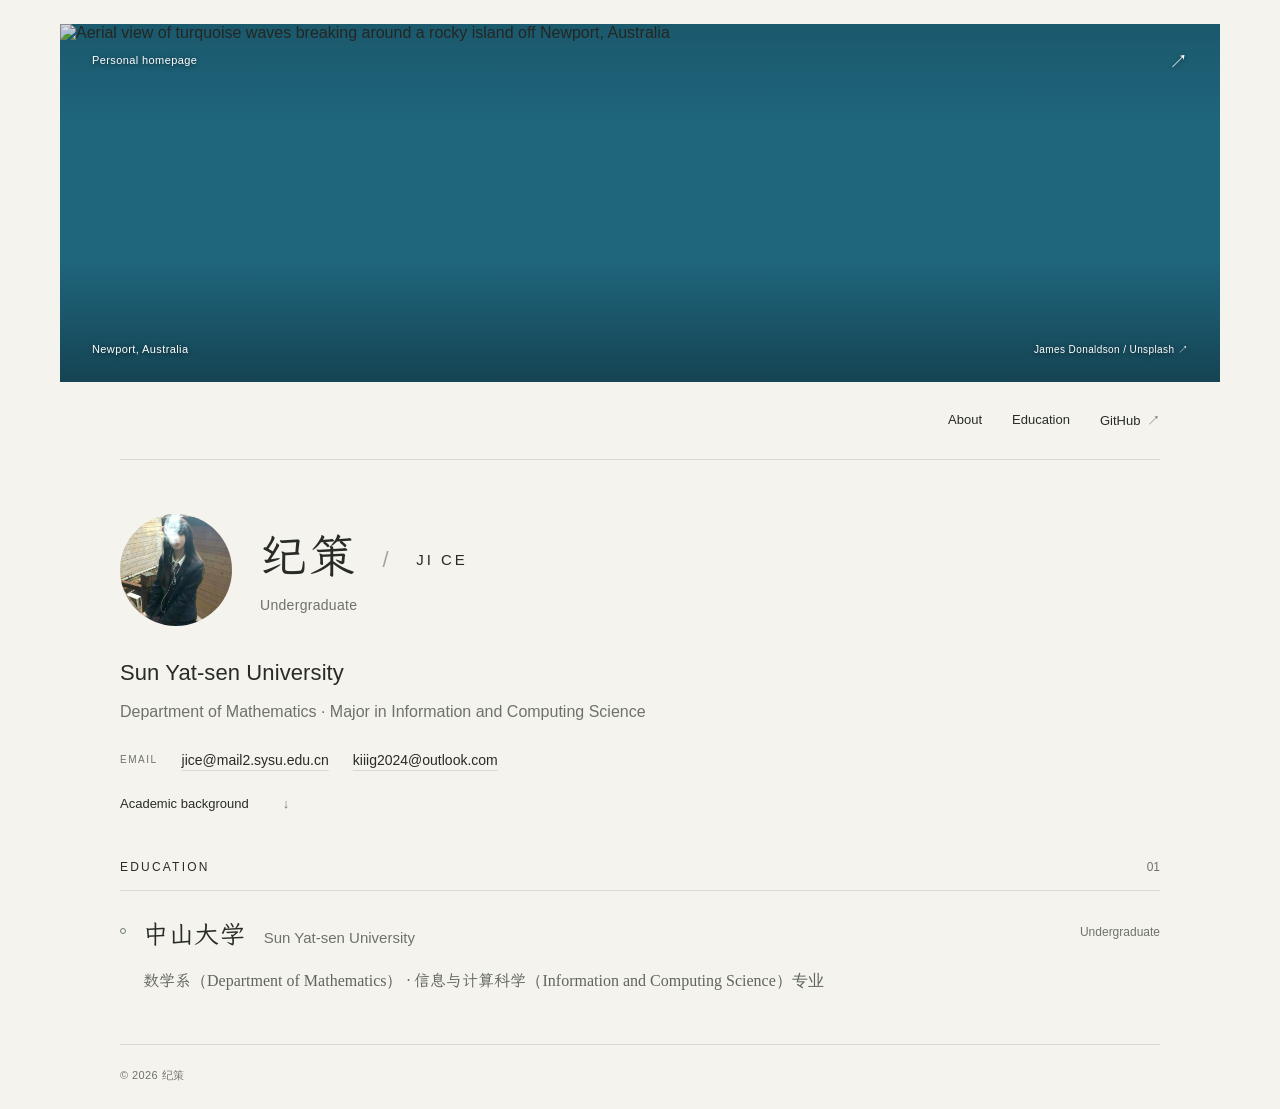
==== commit 13745c16: "Refine coastal banner with high-resolution photo and add email contact links" ====
--- a/index.html
+++ b/index.html
@@ -10,19 +10,19 @@
   <meta property="og:type" content="profile">
   <title>纪策 — Personal homepage</title>
   <link rel="icon" href="assets/avatar.png" type="image/png">
-  <link rel="stylesheet" href="style.css?v=3">
-  <script src="site-config.js?v=3" defer></script>
-  <script src="script.js?v=3" defer></script>
+  <link rel="stylesheet" href="style.css?v=4">
+  <script src="site-config.js?v=4" defer></script>
+  <script src="script.js?v=4" defer></script>
 </head>
 <body>
   <a class="skip-link" href="#about">Skip to content</a>
   <div class="page">
-    <aside class="photograph" aria-label="佩尼达岛的海浪与礁石">
-      <img id="background-photo" class="background-photo" src="assets/island-coast.webp" width="2600" height="1950" alt="Turquoise waves breaking around the limestone sea stacks of Diamond Beach, Nusa Penida" fetchpriority="high">
+    <aside class="photograph" aria-label="澳大利亚纽波特海岸的海浪与礁石">
+      <img id="background-photo" class="background-photo" src="https://images.unsplash.com/photo-1507350759767-d6e5918a8a7f?fm=webp&amp;q=92&amp;w=3992&amp;fit=max" srcset="https://images.unsplash.com/photo-1507350759767-d6e5918a8a7f?fm=webp&amp;q=92&amp;w=1280&amp;fit=max 1280w, https://images.unsplash.com/photo-1507350759767-d6e5918a8a7f?fm=webp&amp;q=92&amp;w=2560&amp;fit=max 2560w, https://images.unsplash.com/photo-1507350759767-d6e5918a8a7f?fm=webp&amp;q=92&amp;w=3992&amp;fit=max 3992w" sizes="(max-width: 760px) calc(100vw - 32px), (max-width: 1208px) calc(100vw - 48px), 1160px" width="3992" height="2242" alt="Aerial view of turquoise waves breaking around a rocky island off Newport, Australia" fetchpriority="high">
       <div class="photo-topline"><span>Personal homepage</span><span aria-hidden="true">↗</span></div>
       <div class="photo-bottomline" id="photo-credit">
-        <span>Nusa Penida, Bali</span>
-        <a href="https://unsplash.com/photos/ppx-nATa5qE" target="_blank" rel="noopener noreferrer">Sneha Chandrashekar / Unsplash <span aria-hidden="true">↗</span></a>
+        <span>Newport, Australia</span>
+        <a href="https://unsplash.com/photos/top-view-of-rocky-small-island-PVKmIt8tTvs" target="_blank" rel="noopener noreferrer">James Donaldson / Unsplash <span aria-hidden="true">↗</span></a>
       </div>
     </aside>
     <div class="paper">
@@ -45,6 +45,11 @@
           </div>
           <p class="intro-university">Sun Yat-sen University</p>
           <p class="intro-field">Department of Mathematics · Major in Information and Computing Science</p>
+          <div class="contact" aria-label="Email addresses">
+            <span class="contact-label">Email</span>
+            <a href="mailto:jice@mail2.sysu.edu.cn">jice@mail2.sysu.edu.cn</a>
+            <a href="mailto:kiiig2024@outlook.com">kiiig2024@outlook.com</a>
+          </div>
           <a class="text-link education-link" href="#education">Academic background <span aria-hidden="true">↓</span></a>
         </section>
 
--- a/style.css
+++ b/style.css
@@ -24,10 +24,10 @@
 .skip-link { position: fixed; top: -60px; left: 20px; background: var(--paper); padding: 12px; z-index: 10; }
 .skip-link:focus { top: 12px; }
 .page { min-height: 100svh; }
-.photograph { position: relative; width: 100%; height: clamp(280px, 31vw, 440px); overflow: hidden; background: #1f667d; }
-.background-photo { width: 100%; height: 100%; display: block; object-fit: cover; object-position: 58% center; }
+.photograph { position: relative; width: min(100% - 48px, 1160px); height: clamp(260px, 28vw, 360px); margin: 24px auto 0; overflow: hidden; background: #1f667d; }
+.background-photo { width: 100%; height: 100%; display: block; object-fit: cover; object-position: 50% center; }
 .photograph::after { content: ''; position: absolute; inset: 0; pointer-events: none; background: linear-gradient(180deg, #0002, transparent 30%, transparent 65%, #0005); }
-.photo-topline, .photo-bottomline { position: absolute; z-index: 1; left: clamp(24px, 5vw, 80px); right: clamp(24px, 5vw, 80px); color: white; font-size: 11px; letter-spacing: .4px; line-height: 1.6; text-shadow: 0 1px 5px #0009; display: flex; justify-content: space-between; gap: 18px; }
+.photo-topline, .photo-bottomline { position: absolute; z-index: 1; left: 32px; right: 32px; color: white; font-size: 11px; letter-spacing: .4px; line-height: 1.6; text-shadow: 0 1px 5px #0009; display: flex; justify-content: space-between; gap: 18px; }
 .photo-topline { top: 28px; }
 .photo-topline > span:last-child { font-size: 19px; line-height: 1; }
 .photo-bottomline { bottom: 24px; align-items: flex-end; }
@@ -50,6 +50,10 @@
 .identity-note { font-size: 14px; letter-spacing: .3px; color: var(--muted); margin-top: 12px; }
 .intro-university { font-size: 22px; letter-spacing: .1px; line-height: 1.5; margin-top: 30px; }
 .intro-field { font-size: 16px; line-height: 1.8; margin-top: 9px; color: var(--muted); text-wrap: pretty; }
+.contact { display: flex; align-items: center; flex-wrap: wrap; gap: 12px 24px; margin-top: 22px; font-size: 14px; line-height: 1.6; }
+.contact-label { font-size: 10px; letter-spacing: 1.5px; text-transform: uppercase; color: var(--muted); }
+.contact a { text-decoration: underline; text-decoration-color: var(--line); text-underline-offset: 5px; overflow-wrap: anywhere; }
+.contact a:hover { text-decoration-color: var(--accent); }
 .text-link { font-size: 13px; display: inline-flex; align-items: center; gap: 34px; }
 .education-link { margin-top: 24px; }
 .text-link span { color: var(--accent); transition: transform .2s; }
@@ -69,7 +73,10 @@
 .footer { border-top: 1px solid var(--line); padding: 23px 0 26px; font-size: 11px; letter-spacing: .4px; color: var(--muted); }
 @media (max-width: 1100px) { .degree { display: none; } }
 @media (max-width: 760px) {
-  .photograph { height: clamp(240px, 60vw, 380px); }
+  .photograph { width: calc(100% - 32px); height: clamp(220px, 55vw, 300px); margin-top: 16px; }
+  .photo-topline, .photo-bottomline { left: 20px; right: 20px; }
+  .contact { gap: 8px 18px; font-size: 13px; }
+  .contact-label { flex-basis: 100%; }
   .photo-topline { top: 20px; font-size: 10px; }
   .photo-bottomline { bottom: 18px; font-size: 10px; }
   .photo-bottomline > a { font-size: 8px; max-width: 58%; }
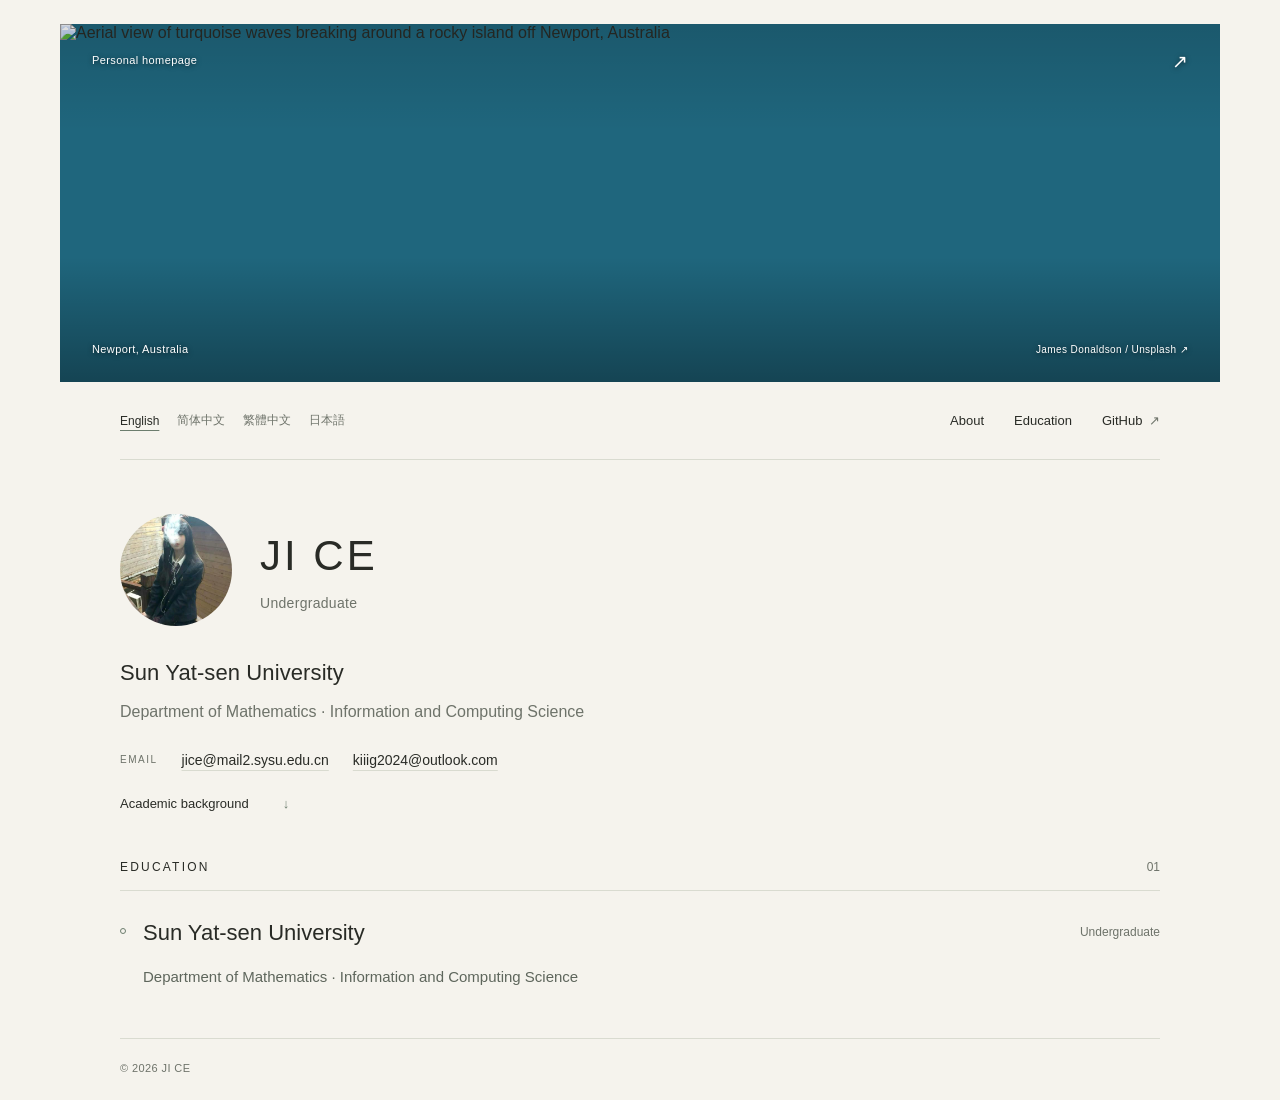
==== commit 611ea2ed: "Add four-language homepage switcher and consistent multilingual typography" ====
--- a/index.html
+++ b/index.html
@@ -1,35 +1,41 @@
 <!doctype html>
-<html lang="zh-CN">
+<html lang="en">
 <head>
   <meta charset="utf-8">
   <meta name="viewport" content="width=device-width, initial-scale=1">
   <meta name="theme-color" content="#f5f3ed">
-  <meta name="description" content="纪策 · Sun Yat-sen University · Department of Mathematics · Major in Information and Computing Science.">
-  <meta property="og:title" content="纪策 — Personal homepage">
-  <meta property="og:description" content="纪策 · Sun Yat-sen University · Information and Computing Science">
+  <meta name="description" content="JI CE · Sun Yat-sen University · Department of Mathematics · Information and Computing Science.">
+  <meta property="og:title" content="JI CE — Personal homepage">
+  <meta property="og:description" content="JI CE · Sun Yat-sen University · Information and Computing Science">
   <meta property="og:type" content="profile">
-  <title>纪策 — Personal homepage</title>
+  <title>JI CE — Personal homepage</title>
   <link rel="icon" href="assets/avatar.png" type="image/png">
-  <link rel="stylesheet" href="style.css?v=4">
-  <script src="site-config.js?v=4" defer></script>
-  <script src="script.js?v=4" defer></script>
+  <link rel="stylesheet" href="style.css?v=5">
+  <script src="site-config.js?v=5" defer></script>
+  <script src="script.js?v=5" defer></script>
 </head>
 <body>
-  <a class="skip-link" href="#about">Skip to content</a>
+  <a class="skip-link" href="#about" data-i18n="skip">Skip to content</a>
   <div class="page">
-    <aside class="photograph" aria-label="澳大利亚纽波特海岸的海浪与礁石">
+    <aside class="photograph" aria-label="Waves and rocks off Newport, Australia" data-i18n-aria="photoRegion">
       <img id="background-photo" class="background-photo" src="https://images.unsplash.com/photo-1507350759767-d6e5918a8a7f?fm=webp&amp;q=92&amp;w=3992&amp;fit=max" srcset="https://images.unsplash.com/photo-1507350759767-d6e5918a8a7f?fm=webp&amp;q=92&amp;w=1280&amp;fit=max 1280w, https://images.unsplash.com/photo-1507350759767-d6e5918a8a7f?fm=webp&amp;q=92&amp;w=2560&amp;fit=max 2560w, https://images.unsplash.com/photo-1507350759767-d6e5918a8a7f?fm=webp&amp;q=92&amp;w=3992&amp;fit=max 3992w" sizes="(max-width: 760px) calc(100vw - 32px), (max-width: 1208px) calc(100vw - 48px), 1160px" width="3992" height="2242" alt="Aerial view of turquoise waves breaking around a rocky island off Newport, Australia" fetchpriority="high">
-      <div class="photo-topline"><span>Personal homepage</span><span aria-hidden="true">↗</span></div>
+      <div class="photo-topline"><span data-i18n="homepage">Personal homepage</span><span aria-hidden="true">↗</span></div>
       <div class="photo-bottomline" id="photo-credit">
-        <span>Newport, Australia</span>
+        <span id="photo-location">Newport, Australia</span>
         <a href="https://unsplash.com/photos/top-view-of-rocky-small-island-PVKmIt8tTvs" target="_blank" rel="noopener noreferrer">James Donaldson / Unsplash <span aria-hidden="true">↗</span></a>
       </div>
     </aside>
     <div class="paper">
       <header class="header">
-        <nav aria-label="Main navigation">
-          <a href="#about">About</a>
-          <a href="#education">Education</a>
+        <div class="language-switcher" role="group" aria-label="Language" data-i18n-aria="language" hidden>
+          <button type="button" data-language="en" lang="en" aria-pressed="true">English</button>
+          <button type="button" data-language="zh-Hans" lang="zh-Hans" aria-pressed="false">简体中文</button>
+          <button type="button" data-language="zh-Hant" lang="zh-Hant" aria-pressed="false">繁體中文</button>
+          <button type="button" data-language="ja" lang="ja" aria-pressed="false">日本語</button>
+        </div>
+        <nav aria-label="Main navigation" data-i18n-aria="navigation">
+          <a href="#about" data-i18n="about">About</a>
+          <a href="#education" data-i18n="education">Education</a>
           <a href="https://github.com/kinosaku" target="_blank" rel="noopener noreferrer">GitHub <span aria-hidden="true">↗</span></a>
         </nav>
       </header>
@@ -37,37 +43,37 @@
       <main>
         <section class="intro" id="about" aria-labelledby="name">
           <div class="identity">
-            <img class="avatar" src="assets/avatar.png" width="112" height="112" alt="纪策的 GitHub 头像">
+            <img class="avatar" src="assets/avatar.png" width="112" height="112" alt="JI CE’s GitHub avatar" data-i18n-alt="avatar">
             <div>
-              <h1 id="name" class="chinese-name">纪策 <span class="name-divider" aria-hidden="true">/</span> <span class="roman-name">JI CE</span></h1>
-              <p class="identity-note">Undergraduate</p>
+              <h1 id="name" class="chinese-name" data-i18n="name">JI CE</h1>
+              <p class="identity-note" data-i18n="undergraduate">Undergraduate</p>
             </div>
           </div>
-          <p class="intro-university">Sun Yat-sen University</p>
-          <p class="intro-field">Department of Mathematics · Major in Information and Computing Science</p>
-          <div class="contact" aria-label="Email addresses">
-            <span class="contact-label">Email</span>
+          <p class="intro-university" data-i18n="university">Sun Yat-sen University</p>
+          <p class="intro-field" data-i18n="field">Department of Mathematics · Information and Computing Science</p>
+          <div class="contact" aria-label="Email addresses" data-i18n-aria="contact">
+            <span class="contact-label" data-i18n="email">Email</span>
             <a href="mailto:jice@mail2.sysu.edu.cn">jice@mail2.sysu.edu.cn</a>
             <a href="mailto:kiiig2024@outlook.com">kiiig2024@outlook.com</a>
           </div>
-          <a class="text-link education-link" href="#education">Academic background <span aria-hidden="true">↓</span></a>
+          <a class="text-link education-link" href="#education"><span data-i18n="academicBackground">Academic background</span> <span aria-hidden="true">↓</span></a>
         </section>
 
         <section class="education" id="education" aria-labelledby="education-title">
-          <div class="section-label"><h2 id="education-title">Education</h2><span aria-hidden="true">01</span></div>
+          <div class="section-label"><h2 id="education-title" data-i18n="education">Education</h2><span aria-hidden="true">01</span></div>
           <div class="education-entry">
             <span class="entry-mark" aria-hidden="true"></span>
             <div class="education-copy">
-              <h3>中山大学 <span>Sun Yat-sen University</span></h3>
-              <p class="education-field"><span class="han">数学系（Department of Mathematics） · 信息与计算科学（Information and Computing Science）专业</span></p>
+              <h3 data-i18n="university">Sun Yat-sen University</h3>
+              <p class="education-field"><span class="han" data-i18n="field">Department of Mathematics · Information and Computing Science</span></p>
             </div>
-            <span class="degree">Undergraduate</span>
+            <span class="degree" data-i18n="undergraduate">Undergraduate</span>
           </div>
         </section>
       </main>
 
       <footer class="footer">
-        <span>© <span id="year">2026</span> 纪策</span>
+        <span>© <span id="year">2026</span> <span data-i18n="name">JI CE</span></span>
       </footer>
     </div>
 
--- a/style.css
+++ b/style.css
@@ -1,6 +1,6 @@
 @font-face {
   font-family: WenKai;
-  src: url('assets/wenkai.woff') format('woff');
+  src: url('assets/wenkai-i18n.woff') format('woff');
   font-style: normal;
   font-weight: 400;
   font-display: swap;
@@ -18,7 +18,8 @@
 html { scroll-behavior: smooth; scroll-padding-top: 30px; }
 body { margin: 0; background: var(--paper); color: var(--ink); font: 16px var(--sans); -webkit-font-smoothing: antialiased; }
 a { color: inherit; text-decoration: none; -webkit-tap-highlight-color: transparent; }
-a:focus-visible { outline: 2px solid var(--accent); outline-offset: 6px; }
+button { font: inherit; }
+a:focus-visible, button:focus-visible { outline: 2px solid var(--accent); outline-offset: 6px; }
 ::selection { background: #dbe0d0; }
 p, h1, h2, h3 { margin: 0; }
 .skip-link { position: fixed; top: -60px; left: 20px; background: var(--paper); padding: 12px; z-index: 10; }
@@ -34,7 +35,15 @@
 .photo-bottomline > a { font-size: 10px; text-align: right; }
 .photo-bottomline > a:hover { text-decoration: underline; text-underline-offset: 4px; }
 .paper { width: min(100% - 96px, 1040px); margin-inline: auto; display: flex; flex-direction: column; }
-.header { height: 78px; display: flex; justify-content: flex-end; align-items: center; border-bottom: 1px solid var(--line); }
+.header { min-height: 78px; padding-block: 16px; gap: 18px 32px; flex-wrap: wrap; display: flex; justify-content: space-between; align-items: center; border-bottom: 1px solid var(--line); }
+.language-switcher { display: flex; flex-wrap: wrap; align-items: center; gap: 8px 18px; }
+.language-switcher[hidden] { display: none; }
+.language-switcher button { padding: 8px 0; border: 0; background: transparent; color: var(--muted); font-size: 12px; cursor: pointer; white-space: nowrap; text-underline-offset: 5px; }
+.language-switcher button:hover { color: var(--ink); }
+.language-switcher button[aria-pressed="true"] { color: var(--ink); text-decoration: underline; text-decoration-color: var(--accent); }
+:lang(en) .chinese-name { font-family: var(--sans); font-size: 42px; letter-spacing: 3px; }
+:lang(en) .education-copy h3 { font-family: var(--sans); font-size: 22px; letter-spacing: 0; }
+:lang(en) .han { font-family: var(--sans); font-size: 15px; }
 nav { display: flex; gap: 30px; font-size: 13px; }
 nav a { position: relative; padding: 8px 0; }
 nav a::after { content: ''; position: absolute; bottom: 2px; left: 0; width: 0; height: 1px; background: var(--accent); transition: width .2s; }
@@ -56,8 +65,8 @@
 .contact a:hover { text-decoration-color: var(--accent); }
 .text-link { font-size: 13px; display: inline-flex; align-items: center; gap: 34px; }
 .education-link { margin-top: 24px; }
-.text-link span { color: var(--accent); transition: transform .2s; }
-.text-link:hover span { transform: translateY(3px); }
+.text-link > span[aria-hidden] { color: var(--accent); transition: transform .2s; }
+.text-link:hover > span[aria-hidden] { transform: translateY(3px); }
 .education { padding-bottom: 48px; }
 .section-label { display: flex; justify-content: space-between; align-items: center; border-bottom: 1px solid var(--line); padding-bottom: 16px; }
 .section-label h2 { font-size: 12px; text-transform: uppercase; letter-spacing: 2.2px; font-weight: 400; }
@@ -81,12 +90,18 @@
   .photo-bottomline { bottom: 18px; font-size: 10px; }
   .photo-bottomline > a { font-size: 8px; max-width: 58%; }
   .paper { width: calc(100% - 48px); }
-  .header { height: 68px; }
+  .header { min-height: 92px; padding-block: 14px; gap: 8px; }
+  .language-switcher { width: 100%; gap: 8px 20px; }
+  .language-switcher button { font-size: 11px; }
+  nav { margin-left: auto; }
   nav { gap: 25px; }
   .intro { padding-top: 38px; padding-bottom: 38px; }
   .identity { gap: 20px; }
   .avatar { width: 96px; height: 96px; }
   .chinese-name { font-size: 38px; letter-spacing: 1px; }
+  :lang(en) .chinese-name { font-size: 34px; }
+  :lang(en) .education-copy h3 { font-size: 20px; }
+  :lang(en) .han { font-size: 14px; }
   .roman-name { font-size: 12px; letter-spacing: 1.5px; vertical-align: 5px; }
   .name-divider { margin: 0 5px; font-size: 17px; vertical-align: 4px; }
   .identity-note { font-size: 12px; margin-top: 9px; }
